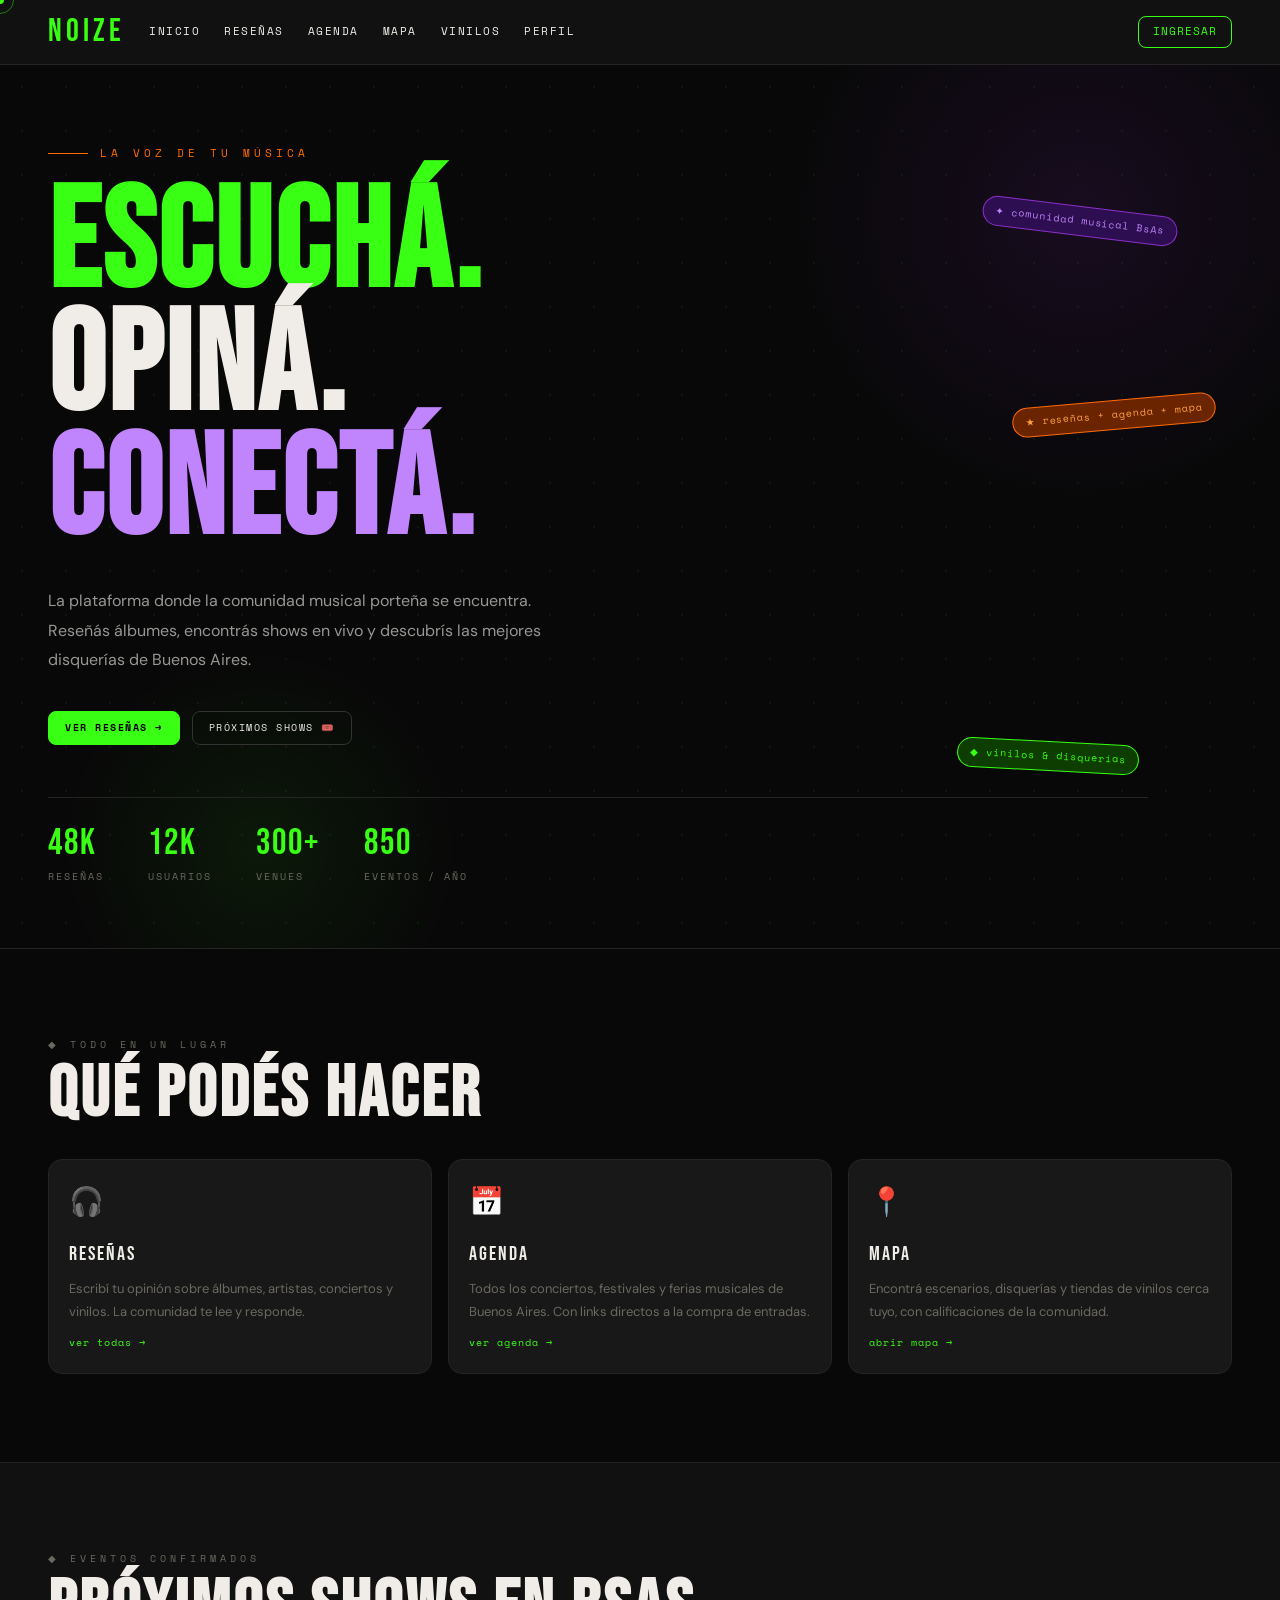
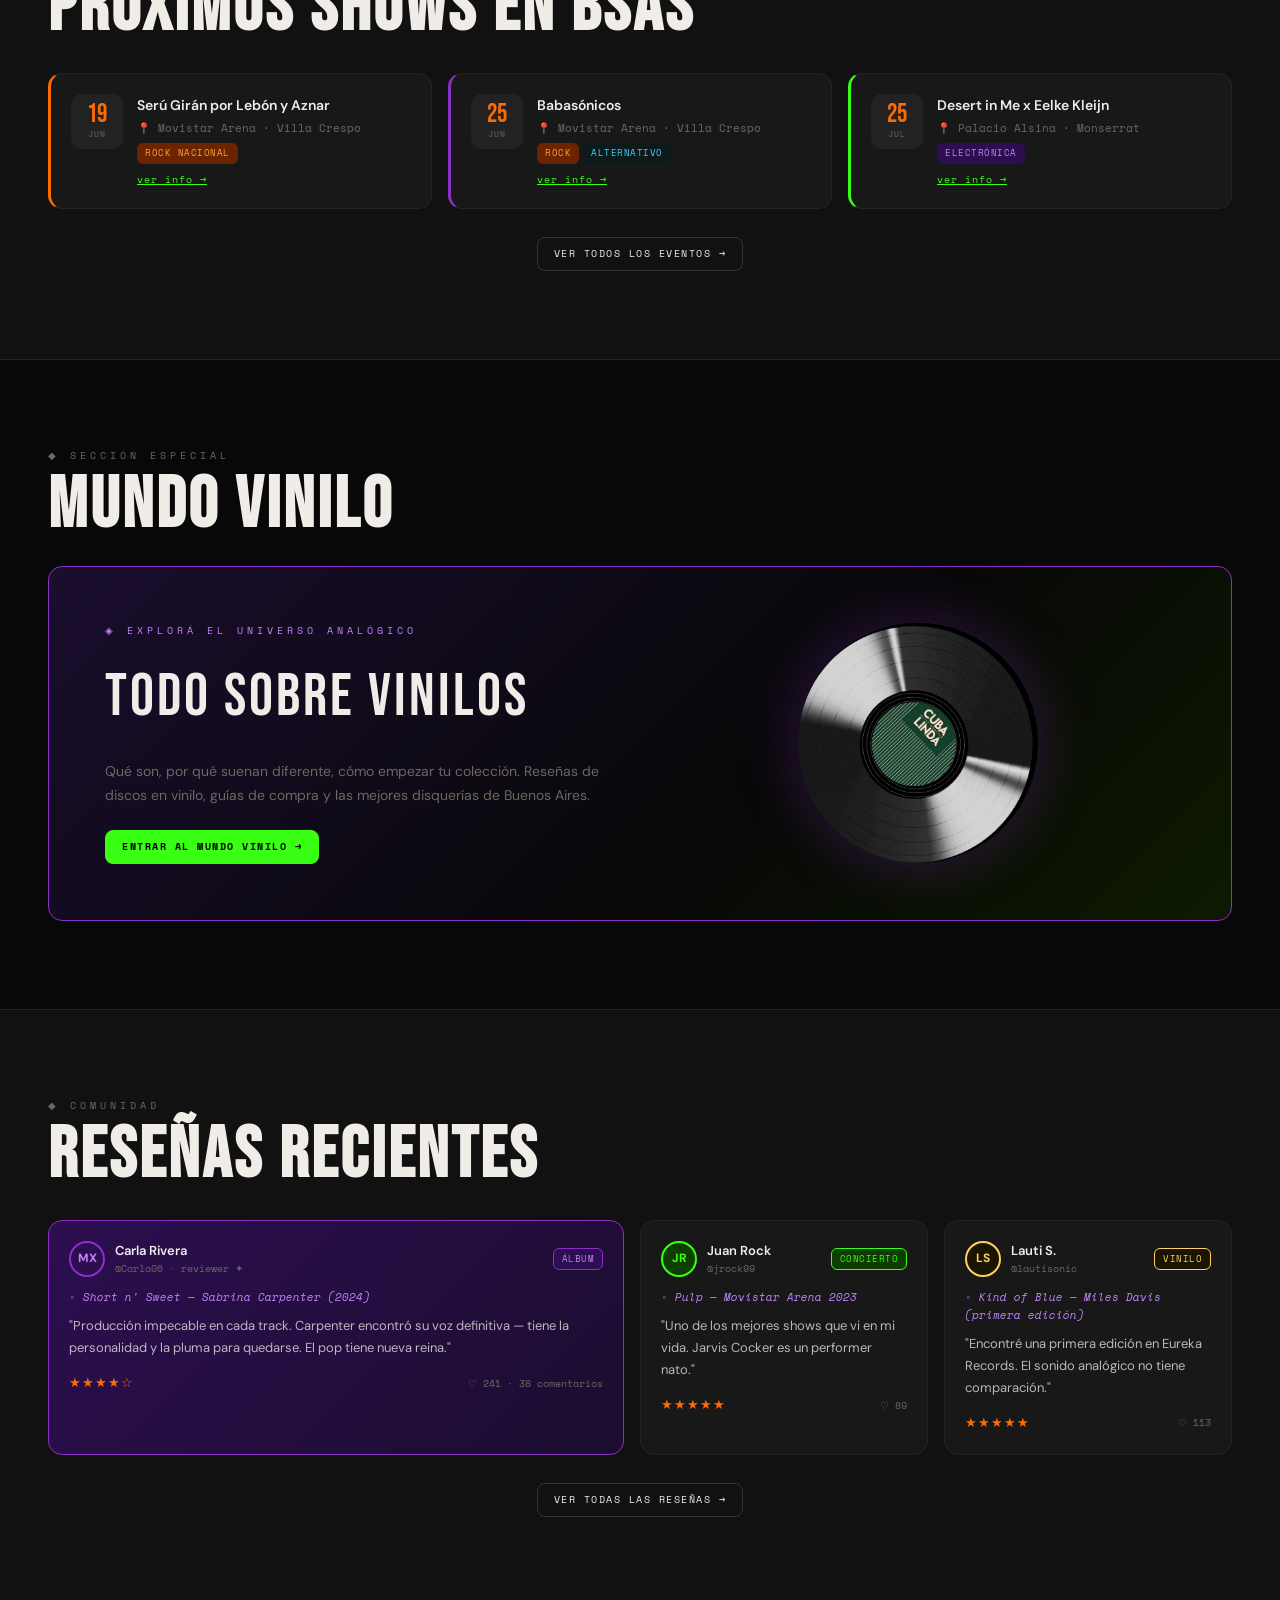
==== index.html @ 7e9283f2 "Add files via upload" ====
<!DOCTYPE html>
<html lang="es">
<head>
<meta charset="UTF-8">
<link rel="icon" href="vynil.png" type="image/png">
<meta name="viewport" content="width=device-width, initial-scale=1.0">
<title>NOIZE — Plataforma Musical · Buenos Aires</title>
<link rel="stylesheet" href="shared.css">
<link href="https://fonts.googleapis.com/css2?family=Bebas+Neue&family=Space+Mono:wght@400;700&family=DM+Sans:wght@400;500;600&display=swap" rel="stylesheet">
<style>
/* ── HERO ── */
.hero {
  min-height:90vh; display:flex; flex-direction:column; justify-content:center;
  padding:80px clamp(16px,4vw,48px) 60px; position:relative; overflow:hidden;
}
.hero-dots {
  position:absolute; inset:0; pointer-events:none;
  background-image:radial-gradient(rgba(57,255,20,.07) 1px, transparent 1px);
  background-size:44px 44px;
}
.hero-glow {
  position:absolute; border-radius:50%; pointer-events:none;
}
.hg1 { width:600px;height:600px; background:radial-gradient(circle,rgba(139,47,201,.12),transparent 70%); top:-150px; right:-100px; }
.hg2 { width:400px;height:400px; background:radial-gradient(circle,rgba(57,255,20,.07),transparent 70%); bottom:-100px; left:60px; }

.hero-content { position:relative; z-index:2; max-width:1100px; }
.hero-eye {
  font-family:'Space Mono',monospace; font-size:11px; letter-spacing:4px;
  text-transform:uppercase; color:var(--orange); margin-bottom:20px;
  display:flex; align-items:center; gap:12px;
}
.hero-eye::before { content:''; width:40px; height:1px; background:var(--orange); display:inline-block; }
.hero-title {
  font-family:'Bebas Neue',sans-serif;
  font-size:clamp(72px,11vw,148px); line-height:.88; letter-spacing:3px; margin-bottom:32px;
}
.ht-g { display:block; color:var(--green); }
.ht-w { display:block; color:var(--text); }
.ht-v { display:block; color:var(--vl); }
.hero-desc { max-width:500px; font-size:16px; color:rgba(240,237,232,.62); line-height:1.85; margin-bottom:36px; }
.hero-cta { display:flex; gap:12px; flex-wrap:wrap; }
.hero-stats { display:flex; gap:clamp(24px,4vw,44px); margin-top:52px; padding-top:28px; border-top:1px solid var(--border); flex-wrap:wrap; }
.stat-num { font-family:'Bebas Neue',sans-serif; font-size:36px; color:var(--green); letter-spacing:2px; display:block; line-height:1; }
.stat-lbl { font-size:10px; font-family:'Space Mono',monospace; color:var(--muted); letter-spacing:2px; text-transform:uppercase; }

/* badges */
.badge-float {
  position:absolute; font-family:'Space Mono',monospace; font-size:10px; letter-spacing:1px;
  padding:6px 12px; border-radius:20px; border:1px solid; z-index:2; pointer-events:none;
}
.bf1 { top:16%; right:8%; background:var(--vd); border-color:var(--violet); color:var(--vl); transform:rotate(7deg); }
.bf2 { top:38%; right:5%; background:var(--od); border-color:var(--orange); color:var(--ol); transform:rotate(-5deg); }
.bf3 { bottom:20%; right:11%; background:var(--green-d); border-color:var(--green); color:var(--green); transform:rotate(3deg); }

/* ── FEATURES ── */
.features-grid { display:grid; grid-template-columns:repeat(3,1fr); gap:16px; }
.feature-card { display:block; text-decoration:none; color:inherit; }
.fc-icon { font-size:28px; margin-bottom:14px; display:block; }
.fc-title { font-family:'Bebas Neue',sans-serif; font-size:20px; letter-spacing:2px; margin-bottom:8px; }
.fc-desc { font-size:13px; color:var(--muted); line-height:1.7; }
.fc-link { display:inline-block; margin-top:12px; font-size:10px; font-family:'Space Mono',monospace; color:var(--green); letter-spacing:1px; }

/* ── EVENTS STRIP ── */
.events-strip { display:grid; grid-template-columns:repeat(3,1fr); gap:16px; }
.ev-card { display:flex; gap:14px; align-items:flex-start; }
.ev-date { text-align:center; background:var(--s3); border-radius:10px; padding:8px 10px; min-width:52px; flex-shrink:0; }
.ev-day { font-family:'Bebas Neue',sans-serif; font-size:26px; line-height:1; color:var(--orange); }
.ev-mon { font-size:8px; font-family:'Space Mono',monospace; color:var(--muted); text-transform:uppercase; letter-spacing:1px; }
.ev-info { flex:1; }
.ev-name { font-weight:600; font-size:14px; margin-bottom:3px; }
.ev-venue { font-size:11px; color:var(--muted); font-family:'Space Mono',monospace; margin-bottom:6px; }
.ev-tags { display:flex; gap:4px; flex-wrap:wrap; }

/* ── VINYL PROMO ── */
.vinyl-promo {
  display:grid; grid-template-columns:1fr 1fr; gap:40px; align-items:center;
  background:linear-gradient(135deg,#1a0d2e 0%,var(--black) 60%,#0d1a00 100%);
  border:1px solid var(--violet); border-radius:var(--r); padding:clamp(28px,5vw,56px);
  text-decoration:none; color:inherit; transition:border-color .2s;
}
.vinyl-promo:hover { border-color:var(--vl); }
.vp-eye { font-family:'Space Mono',monospace; font-size:10px; letter-spacing:4px; text-transform:uppercase; color:var(--vl); margin-bottom:10px; }
.vp-title { font-family:'Bebas Neue',sans-serif; font-size:clamp(36px,5vw,60px); letter-spacing:3px; margin-bottom:14px; }
.vp-desc { font-size:14px; color:var(--muted); line-height:1.75; margin-bottom:22px; }
.vinyl-disc-wrap { display:flex; justify-content:center; align-items:center; }
.vinyl-disc {
  width:clamp(140px,20vw,200px); height:clamp(140px,20vw,200px); border-radius:50%;
  background:conic-gradient(#111 0deg,#1a1a1a 10deg,#111 20deg,#1a1a1a 30deg,#111 40deg,#1a1a1a 50deg,#111 60deg,#1a1a1a 70deg,#111 80deg,#1a1a1a 90deg,#111 100deg,#1a1a1a 110deg,#111 120deg,#1a1a1a 130deg,#111 140deg,#1a1a1a 150deg,#111 160deg,#1a1a1a 170deg,#111 180deg,#1a1a1a 190deg,#111 200deg,#1a1a1a 210deg,#111 220deg,#1a1a1a 230deg,#111 240deg,#1a1a1a 250deg,#111 260deg,#1a1a1a 270deg,#111 280deg,#1a1a1a 290deg,#111 300deg,#1a1a1a 310deg,#111 320deg,#1a1a1a 330deg,#111 340deg,#1a1a1a 350deg,#111 360deg);
  border:2px solid rgba(192,132,252,.3);
  box-shadow:0 0 40px rgba(139,47,201,.25);
  animation:spin 12s linear infinite; position:relative;
}
@keyframes spin { from{transform:rotate(0deg)} to{transform:rotate(360deg)} }
.vinyl-disc::after {
  content:''; position:absolute; top:50%; left:50%; transform:translate(-50%,-50%);
  width:40px; height:40px; border-radius:50%;
  background:radial-gradient(circle,var(--vl) 0%,var(--vd) 60%,#111 100%);
}

/* ── LATEST REVIEWS ── */
.reviews-strip { display:grid; grid-template-columns:2fr 1fr 1fr; gap:16px; }
.rc-header { display:flex; align-items:center; gap:10px; margin-bottom:12px; }
.rc-name { font-weight:600; font-size:13px; }
.rc-handle { font-size:10px; color:var(--muted); font-family:'Space Mono',monospace; }
.rc-subject { font-size:11px; font-family:'Space Mono',monospace; color:var(--vl); font-style:italic; margin-bottom:8px; }
.rc-text { font-size:13px; line-height:1.7; color:rgba(240,237,232,.75); margin-bottom:14px; }
.rc-footer { display:flex; align-items:center; justify-content:space-between; }
.rc-likes { font-size:10px; color:var(--muted); font-family:'Space Mono',monospace; }

@media(max-width:900px) {
  .features-grid { grid-template-columns:1fr 1fr; }
  .events-strip { grid-template-columns:1fr; }
  .reviews-strip { grid-template-columns:1fr; }
  .vinyl-promo { grid-template-columns:1fr; }
}
@media(max-width:640px) {
  .features-grid { grid-template-columns:1fr; }
  .badge-float { display:none; }
}
</style>
</head>
<body>
<div class="cur-dot"></div>
<div class="cur-ring"></div>
<nav style="display: flex; gap: 24px; padding: 16px clamp(16px, 4vw, 48px); border-bottom: 1px solid var(--border); background: var(--s1); align-items: center; justify-content: flex-start; width: 100%;">
  
  <a href="index.html" style="color: var(--green); font-family: 'Bebas Neue', sans-serif; font-size: clamp(24px, 3vw, 32px); text-decoration: none; letter-spacing: 4px; line-height: 1;">
    NOIZE
  </a>
  
  <div style="display: flex; gap: clamp(12px, 2vw, 24px); align-items: center; font-family: 'Space Mono', monospace; font-size: 11px; text-transform: uppercase; letter-spacing: 1.5px;">
    <a href="index.html" style="color: var(--text); text-decoration: none; transition: color 0.2s;" onmouseover="this.style.color='var(--green)'" onmouseout="this.style.color='var(--text)'">Inicio</a>
    <a href="resenas.html" style="color: var(--text); text-decoration: none; transition: color 0.2s;" onmouseover="this.style.color='var(--green)'" onmouseout="this.style.color='var(--text)'">Reseñas</a>
    <a href="agenda.html" style="color: var(--text); text-decoration: none; transition: color 0.2s;" onmouseover="this.style.color='var(--green)'" onmouseout="this.style.color='var(--text)'">Agenda</a>
    <a href="mapa.html" style="color: var(--text); text-decoration: none; transition: color 0.2s;" onmouseover="this.style.color='var(--green)'" onmouseout="this.style.color='var(--text)'">Mapa</a>
    <a href="vinilos.html" style="color: var(--text); text-decoration: none; transition: color 0.2s;" onmouseover="this.style.color='var(--green)'" onmouseout="this.style.color='var(--text)'">Vinilos</a>
    <a href="perfil.html" style="color: var(--text); text-decoration: none; transition: color 0.2s;" onmouseover="this.style.color='var(--green)'" onmouseout="this.style.color='var(--text)'">Perfil</a>
  </div>
  
  <a href="login.html" style="margin-left: auto; color: var(--green); font-family: 'Space Mono', monospace; font-size: 11px; text-transform: uppercase; text-decoration: none; letter-spacing: 1px; border: 1px solid var(--green); padding: 6px 14px; border-radius: 8px; transition: background 0.2s, color 0.2s;" onmouseover="this.style.background='var(--green)'; this.style.color='#000'" onmouseout="this.style.background='none'; this.style.color='var(--green)'">
    Ingresar
  </a>

</nav>
<div id="ticker-root"></div>

<!-- HERO -->
<section class="hero">
  <div class="hero-dots"></div>
  <div class="hero-glow hg1"></div>
  <div class="hero-glow hg2"></div>
  <div class="badge-float bf1">✦ comunidad musical BsAs</div>
  <div class="badge-float bf2">★ reseñas + agenda + mapa</div>
  <div class="badge-float bf3">◆ vinilos &amp; disquerías</div>

  <div class="hero-content">
    <div class="hero-eye">la voz de tu música</div>
    <h1 class="hero-title fade-up">
      <span class="ht-g">escuchá.</span>
      <span class="ht-w">opiná.</span>
      <span class="ht-v">conectá.</span>
    </h1>
    <p class="hero-desc fade-up d1">La plataforma donde la comunidad musical porteña se encuentra. Reseñás álbumes, encontrás shows en vivo y descubrís las mejores disquerías de Buenos Aires.</p>
    <div class="hero-cta fade-up d2">
      <a href="resenas.html" class="btn btn-green">ver reseñas →</a>
      <a href="agenda.html" class="btn">próximos shows 🎟️</a>
    </div>
    <div class="hero-stats fade-up d3">
      <div><span class="stat-num">48K</span><span class="stat-lbl">reseñas</span></div>
      <div><span class="stat-num">12K</span><span class="stat-lbl">usuarios</span></div>
      <div><span class="stat-num">300+</span><span class="stat-lbl">venues</span></div>
      <div><span class="stat-num">850</span><span class="stat-lbl">eventos / año</span></div>
    </div>
  </div>
</section>

<!-- FEATURES -->
<section class="section">
  <div class="eyebrow">◆ todo en un lugar</div>
  <h2 class="h1">qué podés hacer</h2>
  <div class="features-grid">
    <a href="resenas.html" class="card feature-card">
      <span class="fc-icon">🎧</span>
      <div class="fc-title">RESEÑAS</div>
      <p class="fc-desc">Escribí tu opinión sobre álbumes, artistas, conciertos y vinilos. La comunidad te lee y responde.</p>
      <span class="fc-link">ver todas →</span>
    </a>
    <a href="agenda.html" class="card feature-card">
      <span class="fc-icon">📅</span>
      <div class="fc-title">AGENDA</div>
      <p class="fc-desc">Todos los conciertos, festivales y ferias musicales de Buenos Aires. Con links directos a la compra de entradas.</p>
      <span class="fc-link">ver agenda →</span>
    </a>
    <a href="mapa.html" class="card feature-card">
      <span class="fc-icon">📍</span>
      <div class="fc-title">MAPA</div>
      <p class="fc-desc">Encontrá escenarios, disquerías y tiendas de vinilos cerca tuyo, con calificaciones de la comunidad.</p>
      <span class="fc-link">abrir mapa →</span>
    </a>
  </div>
</section>

<!-- UPCOMING EVENTS -->
<section class="section section-dark">
  <div class="eyebrow">◆ eventos confirmados</div>
  <h2 class="h1">próximos shows en BsAs</h2>
  <div class="events-strip">

    <div class="card ev-card orange-accent">
      <div class="ev-date"><div class="ev-day">19</div><div class="ev-mon">JUN</div></div>
      <div class="ev-info">
        <div class="ev-name">Serú Girán por Lebón y Aznar</div>
        <div class="ev-venue">📍 Movistar Arena · Villa Crespo</div>
        <div class="ev-tags">
          <span class="tag tag-rock">rock nacional</span>
        </div>
        <a href="agenda.html" class="fc-link" style="margin-top:8px;display:block;">ver info →</a>
      </div>
    </div>

    <div class="card ev-card violet-accent">
      <div class="ev-date"><div class="ev-day">25</div><div class="ev-mon">JUN</div></div>
      <div class="ev-info">
        <div class="ev-name">Babasónicos</div>
        <div class="ev-venue">📍 Movistar Arena · Villa Crespo</div>
        <div class="ev-tags">
          <span class="tag tag-rock">rock</span>
          <span class="tag tag-indie">alternativo</span>
        </div>
        <a href="agenda.html" class="fc-link" style="margin-top:8px;display:block;">ver info →</a>
      </div>
    </div>

    <div class="card ev-card green-accent">
      <div class="ev-date"><div class="ev-day">25</div><div class="ev-mon">JUL</div></div>
      <div class="ev-info">
        <div class="ev-name">Desert in Me x Eelke Kleijn</div>
        <div class="ev-venue">📍 Palacio Alsina · Monserrat</div>
        <div class="ev-tags">
          <span class="tag tag-electro">electrónica</span>
        </div>
        <a href="agenda.html" class="fc-link" style="margin-top:8px;display:block;">ver info →</a>
      </div>
    </div>

  </div>
  <div style="text-align:center;margin-top:28px;">
    <a href="agenda.html" class="btn">ver todos los eventos →</a>
  </div>
</section>

<!-- VINYL PROMO -->
<section class="section">
  <div class="eyebrow">◆ sección especial</div>
  <h2 class="h1" style="margin-bottom:24px;">mundo vinilo</h2>
  <a href="vinilos.html" class="vinyl-promo">
    <div>
      <div class="vp-eye">◈ explorá el universo analógico</div>
      <div class="vp-title">TODO SOBRE VINILOS</div>
      <p class="vp-desc">Qué son, por qué suenan diferente, cómo empezar tu colección. Reseñas de discos en vinilo, guías de compra y las mejores disquerías de Buenos Aires.</p>
      <span class="btn btn-green" style="pointer-events:none;">entrar al mundo vinilo →</span>
    </div>
    <div class="vinyl-disc-wrap">
      <div style="display:flex;justify-content:center;">
      <img src="img/vinilo.gif" alt="Vinilo girando" style="width: 240px; height: 240px; border-radius: 50%; box-shadow: 0 0 60px rgba(139,47,201,0.3); object-fit: cover;">
      
    </div>
    </div>
  </a>
</section>

<!-- LATEST REVIEWS -->
<section class="section section-dark">
  <div class="eyebrow">◆ comunidad</div>
  <h2 class="h1">reseñas recientes</h2>
  <div class="reviews-strip">

    <div class="card featured">
      <div class="rc-header">
        <div class="avatar av-v">MX</div>
        <div>
          <div class="rc-name">Carla Rivera</div>
          <div class="rc-handle">@Carla06 · reviewer ✦</div>
        </div>
        <span class="tag tag-album" style="margin-left:auto;">álbum</span>
      </div>
      <div class="rc-subject">◦ Short n' Sweet — Sabrina Carpenter (2024)</div>
      <p class="rc-text">"Producción impecable en cada track. Carpenter encontró su voz definitiva — tiene la personalidad y la pluma para quedarse. El pop tiene nueva reina."</p>
      <div class="rc-footer">
        <div class="stars">★★★★☆</div>
        <div class="rc-likes">♡ 241 · 38 comentarios</div>
      </div>
    </div>

    <div class="card">
      <div class="rc-header">
        <div class="avatar av-g">JR</div>
        <div>
          <div class="rc-name">Juan Rock</div>
          <div class="rc-handle">@jrock99</div>
        </div>
        <span class="tag tag-concierto" style="margin-left:auto;">concierto</span>
      </div>
      <div class="rc-subject">◦ Pulp — Movistar Arena 2023</div>
      <p class="rc-text">"Uno de los mejores shows que vi en mi vida. Jarvis Cocker es un performer nato."</p>
      <div class="rc-footer">
        <div class="stars">★★★★★</div>
        <div class="rc-likes">♡ 89</div>
      </div>
    </div>

    <div class="card">
      <div class="rc-header">
        <div class="avatar av-y">LS</div>
        <div>
          <div class="rc-name">Lauti S.</div>
          <div class="rc-handle">@lautisonic</div>
        </div>
        <span class="tag tag-vinilo" style="margin-left:auto;">vinilo</span>
      </div>
      <div class="rc-subject">◦ Kind of Blue — Miles Davis (primera edición)</div>
      <p class="rc-text">"Encontré una primera edición en Eureka Records. El sonido analógico no tiene comparación."</p>
      <div class="rc-footer">
        <div class="stars">★★★★★</div>
        <div class="rc-likes">♡ 113</div>
      </div>
    </div>

  </div>
  <div style="text-align:center;margin-top:28px;">
    <a href="resenas.html" class="btn">ver todas las reseñas →</a>
  </div>
</section>

<div id="footer-root"></div>
<script src="shared.js"></script>
<script>initPage('index.html');</script>
</body>
</html>
---- shared.css ----
@import url('https://fonts.googleapis.com/css2?family=Bebas+Neue&family=Space+Mono:ital,wght@0,400;0,700;1,400&family=DM+Sans:opsz,wght@9..40,300;9..40,400;9..40,500;9..40,600&display=swap');

*, *::before, *::after { box-sizing: border-box; margin: 0; padding: 0; }

:root {
  --black:   #080808;
  --green:   #39ff14;
  --green-d: #0d3d00;
  --green-m: #1a7a00;
  --violet:  #8b2fc9;
  --vl:      #c084fc;
  --vd:      #2d0e50;
  --orange:  #ff6b00;
  --ol:      #ffa040;
  --od:      #6a2500;
  --s1:      #111111;
  --s2:      #181818;
  --s3:      #222222;
  --text:    #f0ede8;
  --muted:   #6a6860;
  --border:  #242424;
  --blight:  #333333;
  --yellow:  #ffd066;
  --r:       14px;
}

html { scroll-behavior: smooth; font-size: 16px; }

body {
  background: var(--black);
  font-family: 'DM Sans', sans-serif;
  color: var(--text);
  line-height: 1.6;
  overflow-x: hidden;
}

/* ── CURSOR ── */
.cur-dot, .cur-ring {
  position: fixed; pointer-events: none; border-radius: 50%;
  transform: translate(-50%,-50%); z-index: 9999; transition: opacity .3s;
}
.cur-dot  { width:8px; height:8px; background:var(--green); top:0; left:0; }
.cur-ring { width:28px; height:28px; border:1.5px solid rgba(57,255,20,.45); top:0; left:0; }

/* ── NAV ── */
.nav {
  position: sticky; top:0; z-index:200;
  background: rgba(8,8,8,.92); backdrop-filter:blur(16px);
  border-bottom:1px solid var(--border);
  height:62px; display:flex; align-items:center;
  padding:0 clamp(16px,4vw,48px); gap:24px;
}
.nav-logo { text-decoration:none; flex-shrink:0; display:flex; align-items:center; gap:8px; }
.nav-logo svg { display:block; }
.nav-logo-text {
  font-family:'Bebas Neue',sans-serif;
  font-size:26px; letter-spacing:4px; color:var(--green); line-height:1;
}
.nav-links { display:flex; gap:0; list-style:none; margin-left:auto; }
.nav-links a {
  display:block; text-decoration:none;
  font-size:10px; font-family:'Space Mono',monospace;
  letter-spacing:2.5px; text-transform:uppercase;
  color:var(--muted); padding:0 14px; height:62px; line-height:62px;
  border-bottom:2px solid transparent;
  transition:color .2s, border-color .2s;
}
.nav-links a:hover { color:var(--text); }
.nav-links a.active { color:var(--green); border-bottom-color:var(--green); }
.nav-actions { display:flex; gap:8px; margin-left:16px; }
.btn {
  font-family:'Space Mono',monospace; font-size:10px;
  letter-spacing:1.5px; text-transform:uppercase;
  padding:8px 16px; border-radius:8px;
  border:1px solid var(--blight); background:transparent;
  color:var(--text); cursor:pointer; text-decoration:none;
  display:inline-flex; align-items:center; gap:6px;
  transition:all .2s; white-space:nowrap;
}
.btn:hover { border-color:var(--muted); }
.btn-green { background:var(--green); color:#000; border-color:var(--green); font-weight:700; }
.btn-green:hover { background:#50ff30; }

/* hamburger */
.hamburger { display:none; flex-direction:column; gap:5px; cursor:pointer; padding:4px; background:none; border:none; }
.hamburger span { display:block; width:22px; height:2px; background:var(--text); border-radius:2px; transition:all .3s; }
.hamburger.open span:nth-child(1) { transform:rotate(45deg) translate(5px,5px); }
.hamburger.open span:nth-child(2) { opacity:0; }
.hamburger.open span:nth-child(3) { transform:rotate(-45deg) translate(5px,-5px); }

.mobile-menu {
  display:none; position:fixed; top:62px; left:0; right:0; bottom:0;
  background:rgba(8,8,8,.98); backdrop-filter:blur(20px);
  z-index:190; flex-direction:column; align-items:center;
  justify-content:center; gap:8px; padding:32px;
}
.mobile-menu.open { display:flex; }
.mobile-menu a {
  font-family:'Bebas Neue',sans-serif; font-size:48px; letter-spacing:4px;
  color:var(--text); text-decoration:none; text-align:center;
  padding:8px 0; transition:color .2s;
  border-bottom:1px solid var(--border); width:100%;
}
.mobile-menu a:hover, .mobile-menu a.active { color:var(--green); }

/* ── TICKER ── */
.ticker { height:34px; background:var(--green); overflow:hidden; display:flex; align-items:center; white-space:nowrap; }
.ticker-track { display:inline-flex; animation:ticker 24s linear infinite; }
@keyframes ticker { from{transform:translateX(0)} to{transform:translateX(-50%)} }
.ticker-item { font-family:'Bebas Neue',sans-serif; font-size:17px; letter-spacing:3px; color:#000; padding:0 18px; }
.ticker-sep { color:rgba(0,0,0,.35); }

/* ── SECTIONS ── */
.section { padding:clamp(48px,8vw,88px) clamp(16px,4vw,48px); border-top:1px solid var(--border); }
.section-dark { background:var(--s1); }
.eyebrow { font-family:'Space Mono',monospace; font-size:10px; letter-spacing:4px; text-transform:uppercase; color:var(--muted); margin-bottom:6px; }
.h1 { font-family:'Bebas Neue',sans-serif; font-size:clamp(40px,7vw,72px); letter-spacing:3px; line-height:1; margin-bottom:28px; }
.h2 { font-family:'Bebas Neue',sans-serif; font-size:clamp(28px,4vw,48px); letter-spacing:2px; line-height:1; }

/* ── CARDS ── */
.card {
  background:var(--s2); border:1px solid var(--border); border-radius:var(--r);
  padding:20px; transition:border-color .2s, transform .2s;
}
.card:hover { border-color:var(--blight); transform:translateY(-2px); }
.card.featured { border-color:var(--violet); background:linear-gradient(135deg,var(--vd) 0%,#1a0d2e 100%); }
.card.green-accent { border-left:3px solid var(--green); }
.card.orange-accent { border-left:3px solid var(--orange); }
.card.violet-accent { border-left:3px solid var(--violet); }

/* ── PILLS ── */
.pill {
  font-size:10px; font-family:'Space Mono',monospace;
  padding:5px 12px; border-radius:20px; border:1px solid var(--blight);
  color:var(--muted); cursor:pointer; letter-spacing:1px;
  text-decoration:none; transition:all .18s; background:transparent;
  display:inline-block;
}
.pill:hover { border-color:var(--muted); color:var(--text); }
.pill.active, .pill.v { background:var(--vd); border-color:var(--violet); color:var(--vl); }
.pill.g { background:var(--green-d); border-color:var(--green); color:var(--green); }
.pill.o { background:var(--od); border-color:var(--orange); color:var(--ol); }
.pill.y { background:#1a1400; border-color:var(--yellow); color:var(--yellow); }

/* ── TAG BADGES ── */
.tag { font-size:9px; font-family:'Space Mono',monospace; padding:3px 8px; border-radius:6px; letter-spacing:.5px; text-transform:uppercase; }
.tag-album    { background:var(--vd); color:var(--vl); border:1px solid var(--violet); }
.tag-artista  { background:var(--od); color:var(--ol); border:1px solid var(--orange); }
.tag-concierto{ background:var(--green-d); color:var(--green); border:1px solid var(--green); }
.tag-vinilo   { background:#1a1400; color:var(--yellow); border:1px solid var(--yellow); }
.tag-rock     { background:var(--od); color:var(--ol); }
.tag-electro  { background:var(--vd); color:var(--vl); }
.tag-pop      { background:var(--green-d); color:var(--green); }
.tag-indie    { background:#0d1a1a; color:#40d0ff; }
.tag-jazz     { background:#1a1400; color:var(--yellow); }

/* ── STARS ── */
.stars { color:var(--orange); font-size:13px; letter-spacing:1px; }

/* ── AVATAR ── */
.avatar {
  width:36px; height:36px; border-radius:50%; flex-shrink:0;
  display:flex; align-items:center; justify-content:center;
  font-weight:700; font-size:12px;
}
.av-v { background:var(--vd); border:2px solid var(--violet); color:var(--vl); }
.av-g { background:var(--green-d); border:2px solid var(--green); color:var(--green); }
.av-o { background:var(--od); border:2px solid var(--orange); color:var(--ol); }
.av-y { background:#1a1400; border:2px solid var(--yellow); color:var(--yellow); }

/* ── FILTER BAR ── */
.filter-bar { display:flex; gap:8px; flex-wrap:wrap; margin-bottom:28px; }

/* ── GRIDS ── */
.grid-2 { display:grid; grid-template-columns:repeat(2,1fr); gap:16px; }
.grid-3 { display:grid; grid-template-columns:repeat(3,1fr); gap:16px; }
.grid-4 { display:grid; grid-template-columns:repeat(4,1fr); gap:16px; }

/* ── FOOTER ── */
footer {
  background:var(--s1); border-top:1px solid var(--border);
  padding:clamp(40px,6vw,56px) clamp(16px,4vw,48px) 28px;
}
.footer-grid { display:grid; grid-template-columns:2fr 1fr 1fr 1fr; gap:40px; margin-bottom:36px; }
.footer-logo { font-family:'Bebas Neue',sans-serif; font-size:30px; letter-spacing:4px; color:var(--green); margin-bottom:10px; }
.footer-desc { font-size:13px; color:var(--muted); line-height:1.7; max-width:260px; }
.footer-col h4 { font-family:'Space Mono',monospace; font-size:9px; letter-spacing:3px; text-transform:uppercase; color:var(--muted); margin-bottom:12px; }
.footer-col ul { list-style:none; display:flex; flex-direction:column; gap:7px; }
.footer-col a { text-decoration:none; font-size:13px; color:rgba(240,237,232,.45); transition:color .2s; }
.footer-col a:hover { color:var(--green); }
.footer-bottom { border-top:1px solid var(--border); padding-top:20px; display:flex; justify-content:space-between; align-items:center; font-size:11px; font-family:'Space Mono',monospace; color:var(--muted); flex-wrap:wrap; gap:8px; }
.socials { display:flex; gap:8px; margin-top:12px; }
.social { width:30px; height:30px; background:var(--s2); border:1px solid var(--border); border-radius:8px; display:flex; align-items:center; justify-content:center; font-size:12px; text-decoration:none; transition:border-color .2s; }
.social:hover { border-color:var(--green); }

/* ── LOGO SVG inline ── */
.logo-svg { display:block; }

/* ── UTILITIES ── */
.flex { display:flex; }
.items-center { align-items:center; }
.gap-8 { gap:8px; }
.gap-12 { gap:12px; }
.gap-16 { gap:16px; }
.mt-8  { margin-top:8px; }
.mt-12 { margin-top:12px; }
.mt-16 { margin-top:16px; }
.mt-24 { margin-top:24px; }
.mb-8  { margin-bottom:8px; }
.mb-16 { margin-bottom:16px; }
.text-muted { color:var(--muted); }
.text-green { color:var(--green); }
.text-violet { color:var(--vl); }
.text-orange { color:var(--orange); }
.mono { font-family:'Space Mono',monospace; }
.f11 { font-size:11px; }
.f12 { font-size:12px; }
.f13 { font-size:13px; }
.bold { font-weight:600; }

/* ── FADE ANIMATIONS ── */
@keyframes fadeUp { from{opacity:0;transform:translateY(24px)} to{opacity:1;transform:translateY(0)} }
.fade-up { animation:fadeUp .6s ease both; }
.d1 { animation-delay:.1s; }
.d2 { animation-delay:.2s; }
.d3 { animation-delay:.3s; }
.d4 { animation-delay:.4s; }

/* ── RESPONSIVE ── */
@media (max-width:900px) {
  .grid-4 { grid-template-columns:repeat(2,1fr); }
  .grid-3 { grid-template-columns:repeat(2,1fr); }
  .footer-grid { grid-template-columns:1fr 1fr; gap:28px; }
}
@media (max-width:640px) {
  body { cursor:auto; }
  .cur-dot, .cur-ring { display:none; }
  .nav-links, .nav-actions { display:none; }
  .hamburger { display:flex; margin-left:auto; }
  .grid-2, .grid-3, .grid-4 { grid-template-columns:1fr; }
  .footer-grid { grid-template-columns:1fr; }
  .filter-bar { overflow-x:auto; flex-wrap:nowrap; padding-bottom:8px; scrollbar-width:none; }
  .filter-bar::-webkit-scrollbar { display:none; }
}

/* DISEÑO DE LOS BOTONES DE FILTRO */
.btn-filtro {
  background: transparent;
  border: 1px solid rgba(255, 255, 255, 0.2);
  color: rgba(255, 255, 255, 0.7);
  padding: 5px 12px; /* <-- Redujimos el aire interno (antes era 8px 16px) */
  border-radius: 20px;
  font-family: 'Space Mono', monospace; 
  font-size: 12px; /* <-- Letra un poquito más chica (antes era 14px) */
  cursor: pointer;
  transition: all 0.3s ease;
}

/* EFECTO AL PASAR EL MOUSE */
.btn-filtro:hover {
  border-color: rgba(255, 255, 255, 0.5);
  color: #fff;
}

/* DISEÑO DEL BOTÓN ACTIVO (EL VIOLETA) */
.btn-filtro.active {
  background: var(--vl, #4a148c); 
  border-color: var(--vl, #4a148c);
  color: #fff;
}

/* DISEÑO DEL CHAT FLOTANTE */
.chat-widget {
  position: fixed;
  bottom: 20px;
  right: 20px;
  width: 320px;
  background: var(--s2);
  border: 1px solid var(--violet);
  border-radius: 12px;
  display: none; /* Arranca oculto */
  flex-direction: column;
  z-index: 1000;
  box-shadow: 0 10px 30px rgba(0,0,0,0.6);
  overflow: hidden;
}

/* Cuando se abre, aparece con esta clase */
.chat-widget.open {
  display: flex;
  animation: slideUp 0.3s ease;
}

.chat-header {
  background: var(--vd);
  padding: 12px 16px;
  display: flex;
  justify-content: space-between;
  align-items: center;
  border-bottom: 1px solid var(--violet);
  font-family: 'Space Mono', monospace;
  font-size: 13px;
  font-weight: bold;
  color: #fff;
}

.close-chat {
  background: none;
  border: none;
  color: rgba(255,255,255,0.6);
  cursor: pointer;
  font-size: 16px;
  transition: color 0.2s;
}
.close-chat:hover { color: #fff; }

.chat-body {
  padding: 16px;
  height: 280px;
  overflow-y: auto;
  display: flex;
  flex-direction: column;
  gap: 10px;
  background: var(--s1);
}

.chat-msg {
  background: var(--s3);
  padding: 10px 14px;
  border-radius: 12px;
  font-size: 13px;
  color: #fff;
  max-width: 85%;
  line-height: 1.5;
}

.chat-msg.received {
  align-self: flex-start;
  border-bottom-left-radius: 2px;
  border: 1px solid var(--border);
}

.chat-footer {
  display: flex;
  padding: 12px;
  border-top: 1px solid var(--border);
  gap: 8px;
  background: var(--s2);
}

.chat-footer input {
  flex: 1;
  background: var(--s1);
  border: 1px solid var(--border);
  border-radius: 20px;
  padding: 8px 14px;
  color: #fff;
  font-family: 'DM Sans', sans-serif;
  font-size: 13px;
  outline: none;
}
.chat-footer input:focus { border-color: var(--vl); }

.btn-enviar {
  background: var(--green);
  color: #000;
  border: none;
  border-radius: 50%;
  width: 36px;
  height: 36px;
  cursor: pointer;
  display: flex;
  align-items: center;
  justify-content: center;
  transition: transform 0.2s;
}
.btn-enviar:hover { transform: scale(1.05); }

@keyframes slideUp {
  from { transform: translateY(30px); opacity: 0; }
  to { transform: translateY(0); opacity: 1; }
}
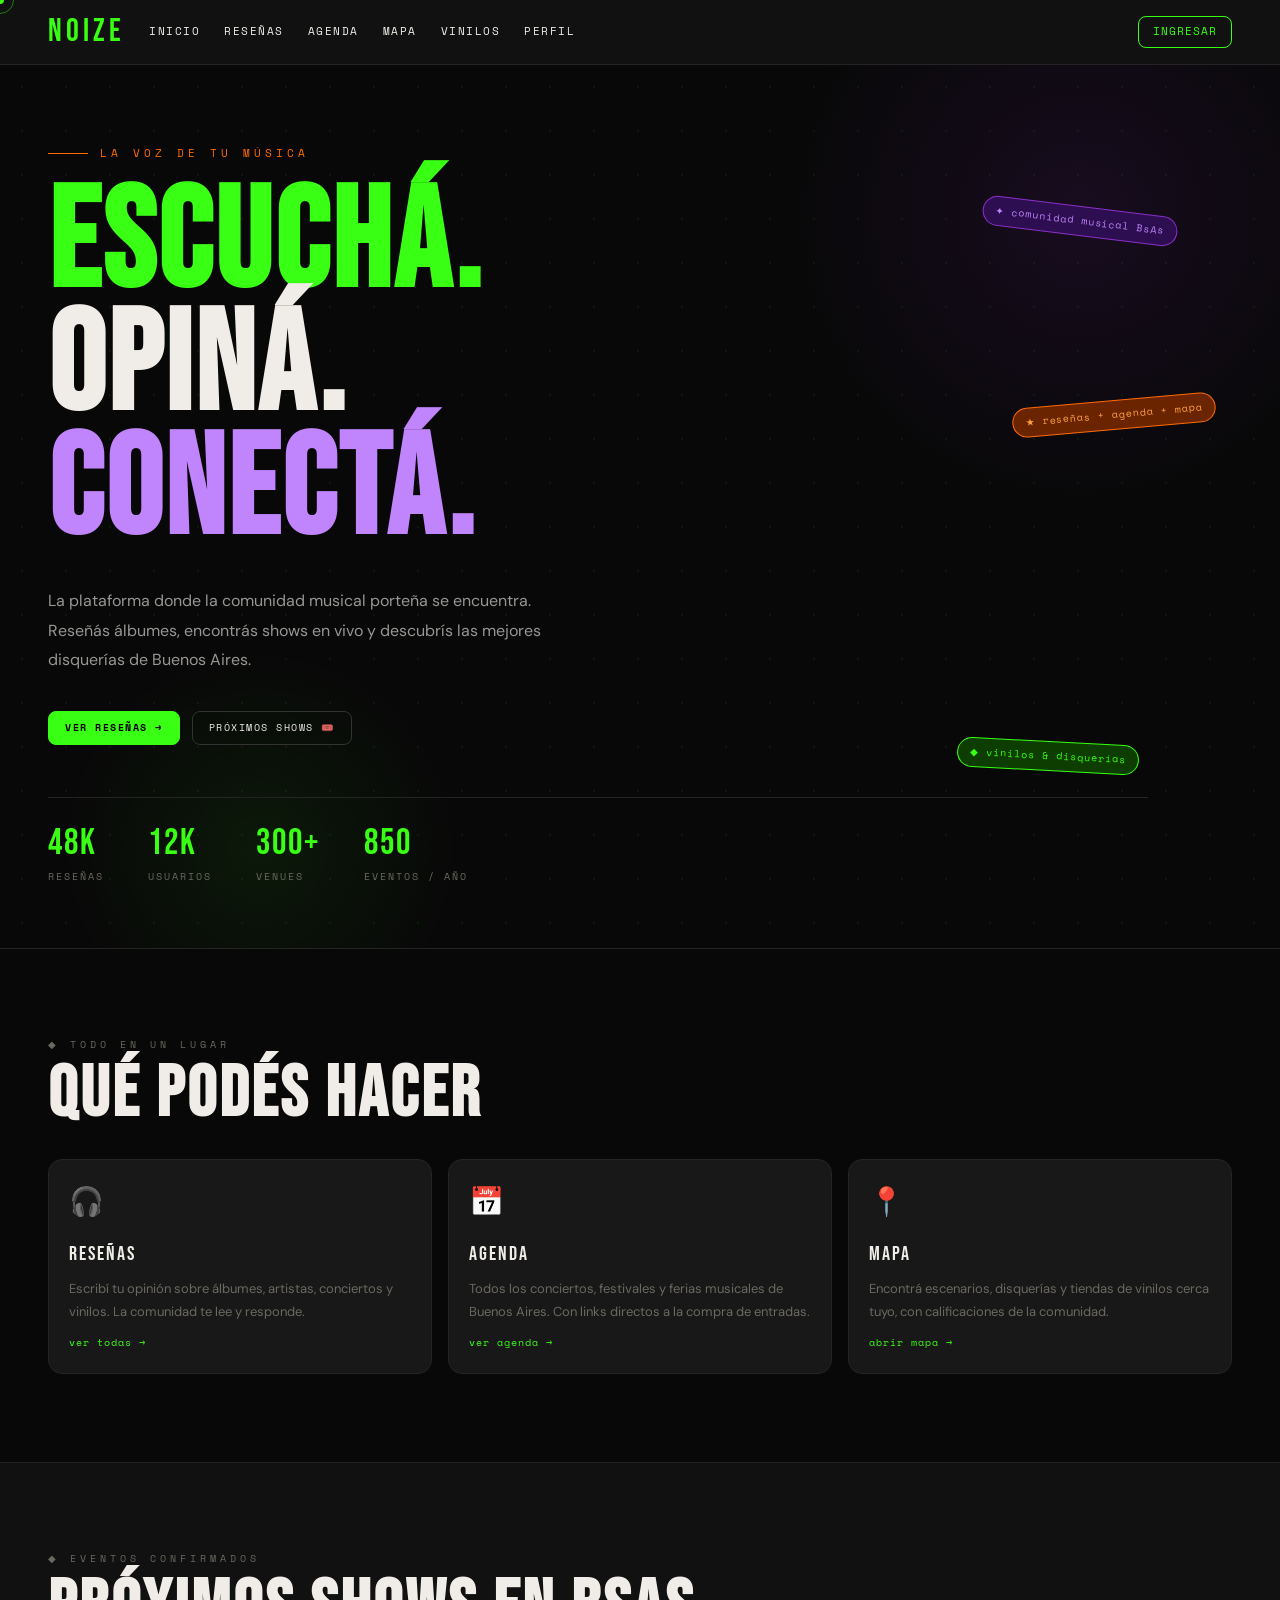
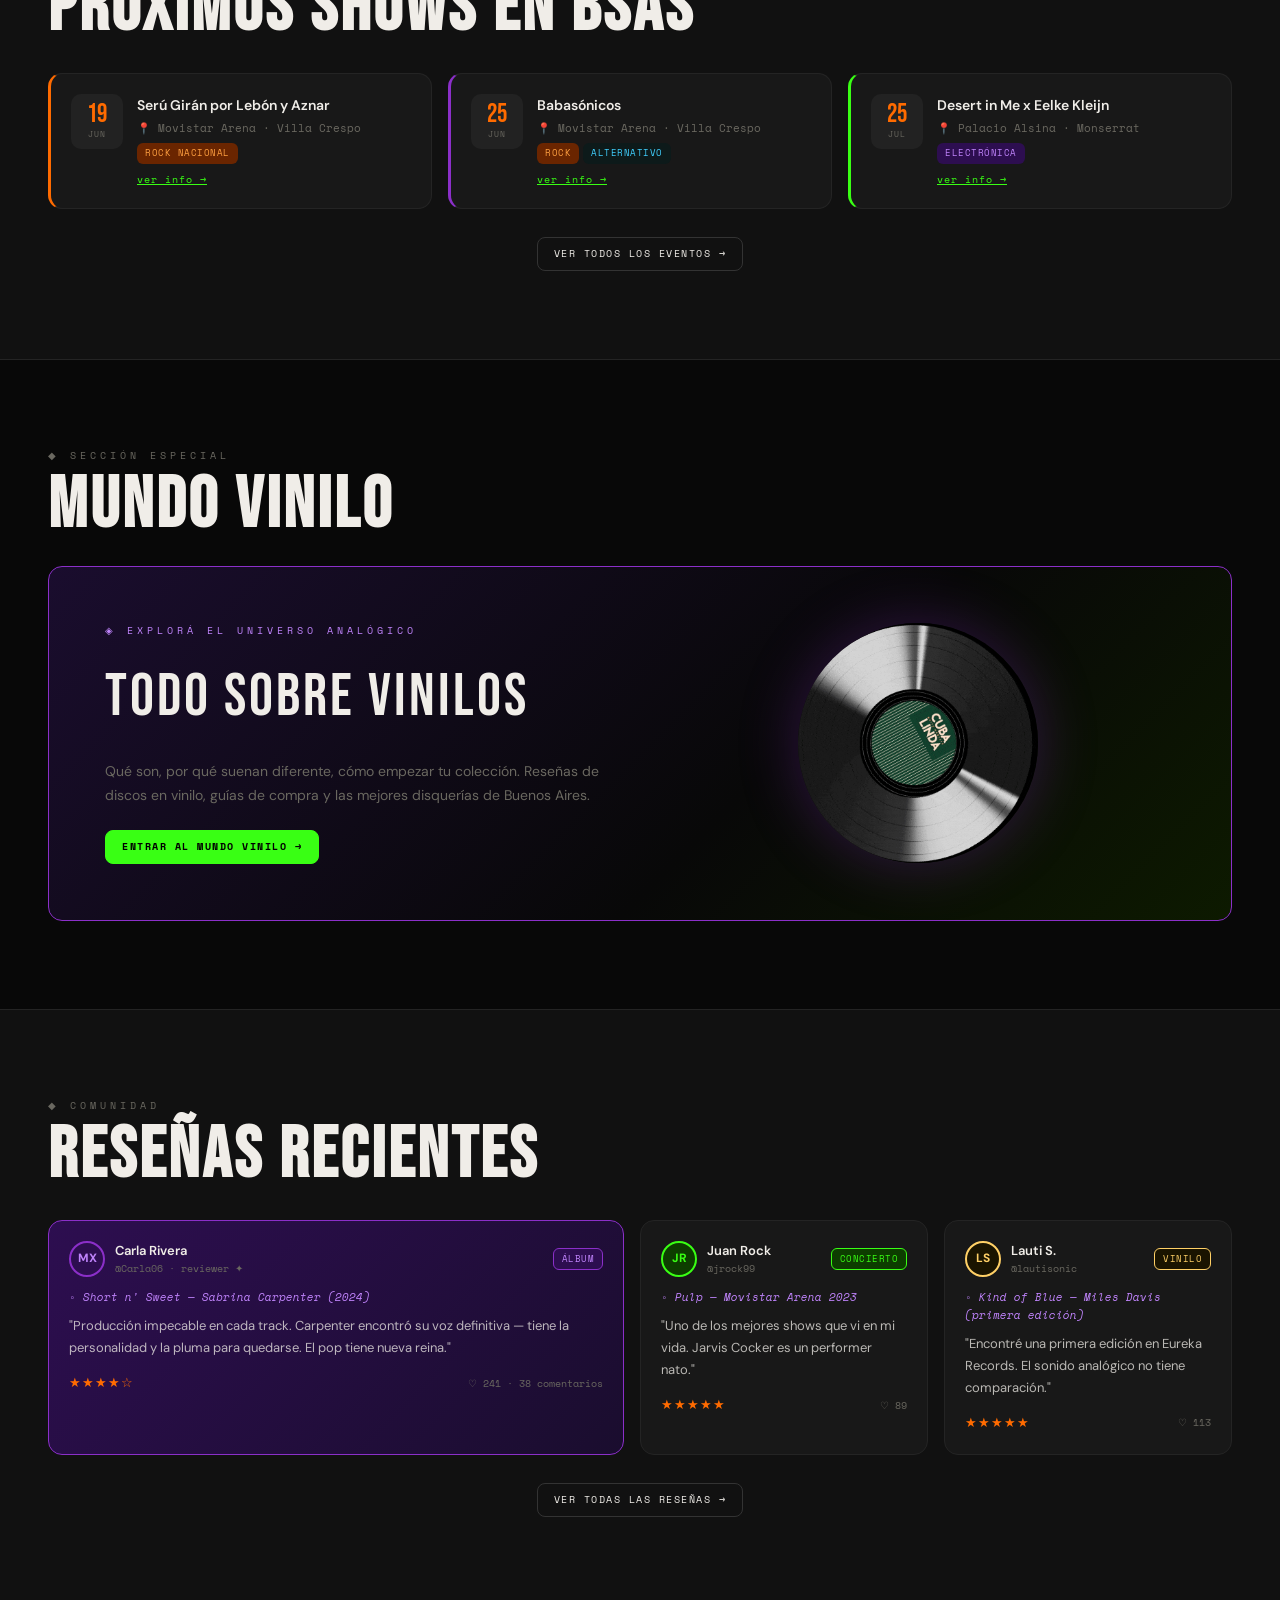
==== commit c67ee3a4: "Update index.html" ====
--- a/index.html
+++ b/index.html
@@ -2,7 +2,7 @@
 <html lang="es">
 <head>
 <meta charset="UTF-8">
-<link rel="icon" href="vynil.png" type="image/png">
+<link rel="icon" href="img/vynil.png" type="image/png">
 <meta name="viewport" content="width=device-width, initial-scale=1.0">
 <title>NOIZE — Plataforma Musical · Buenos Aires</title>
 <link rel="stylesheet" href="shared.css">
